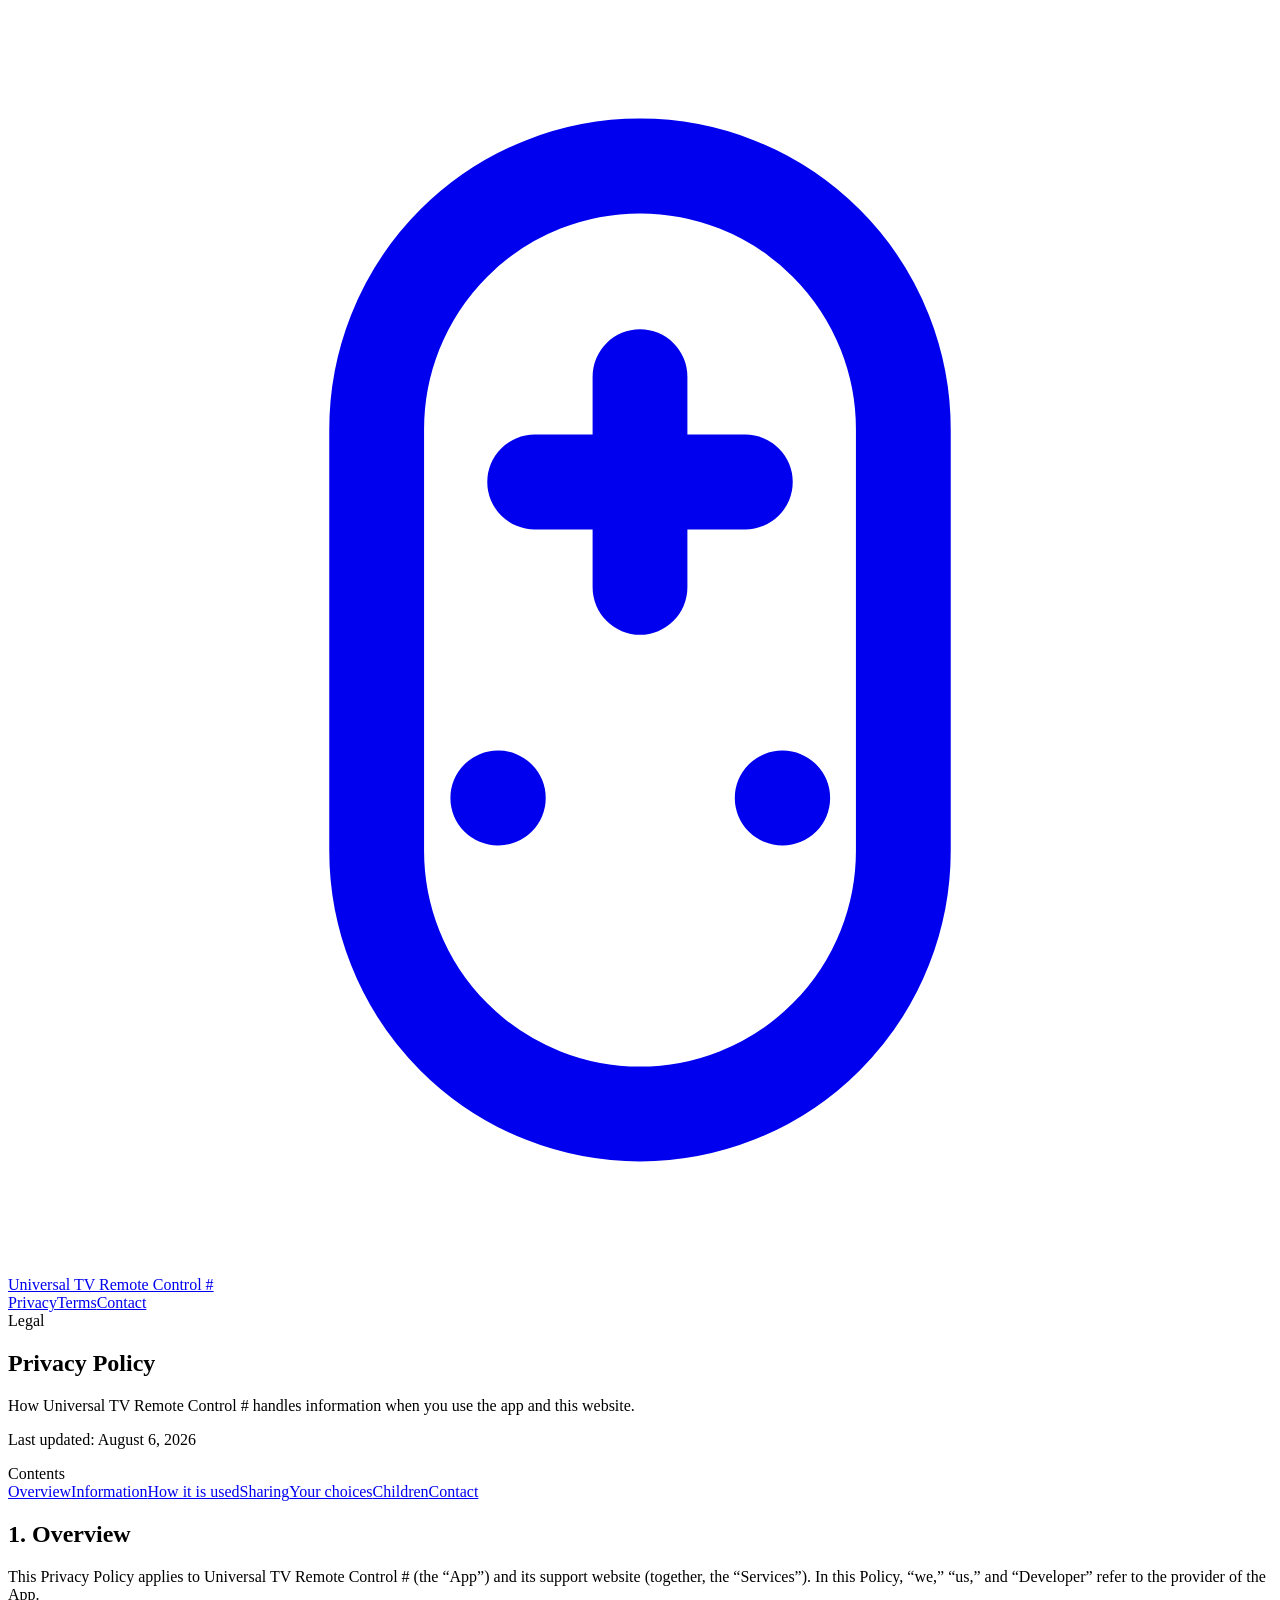
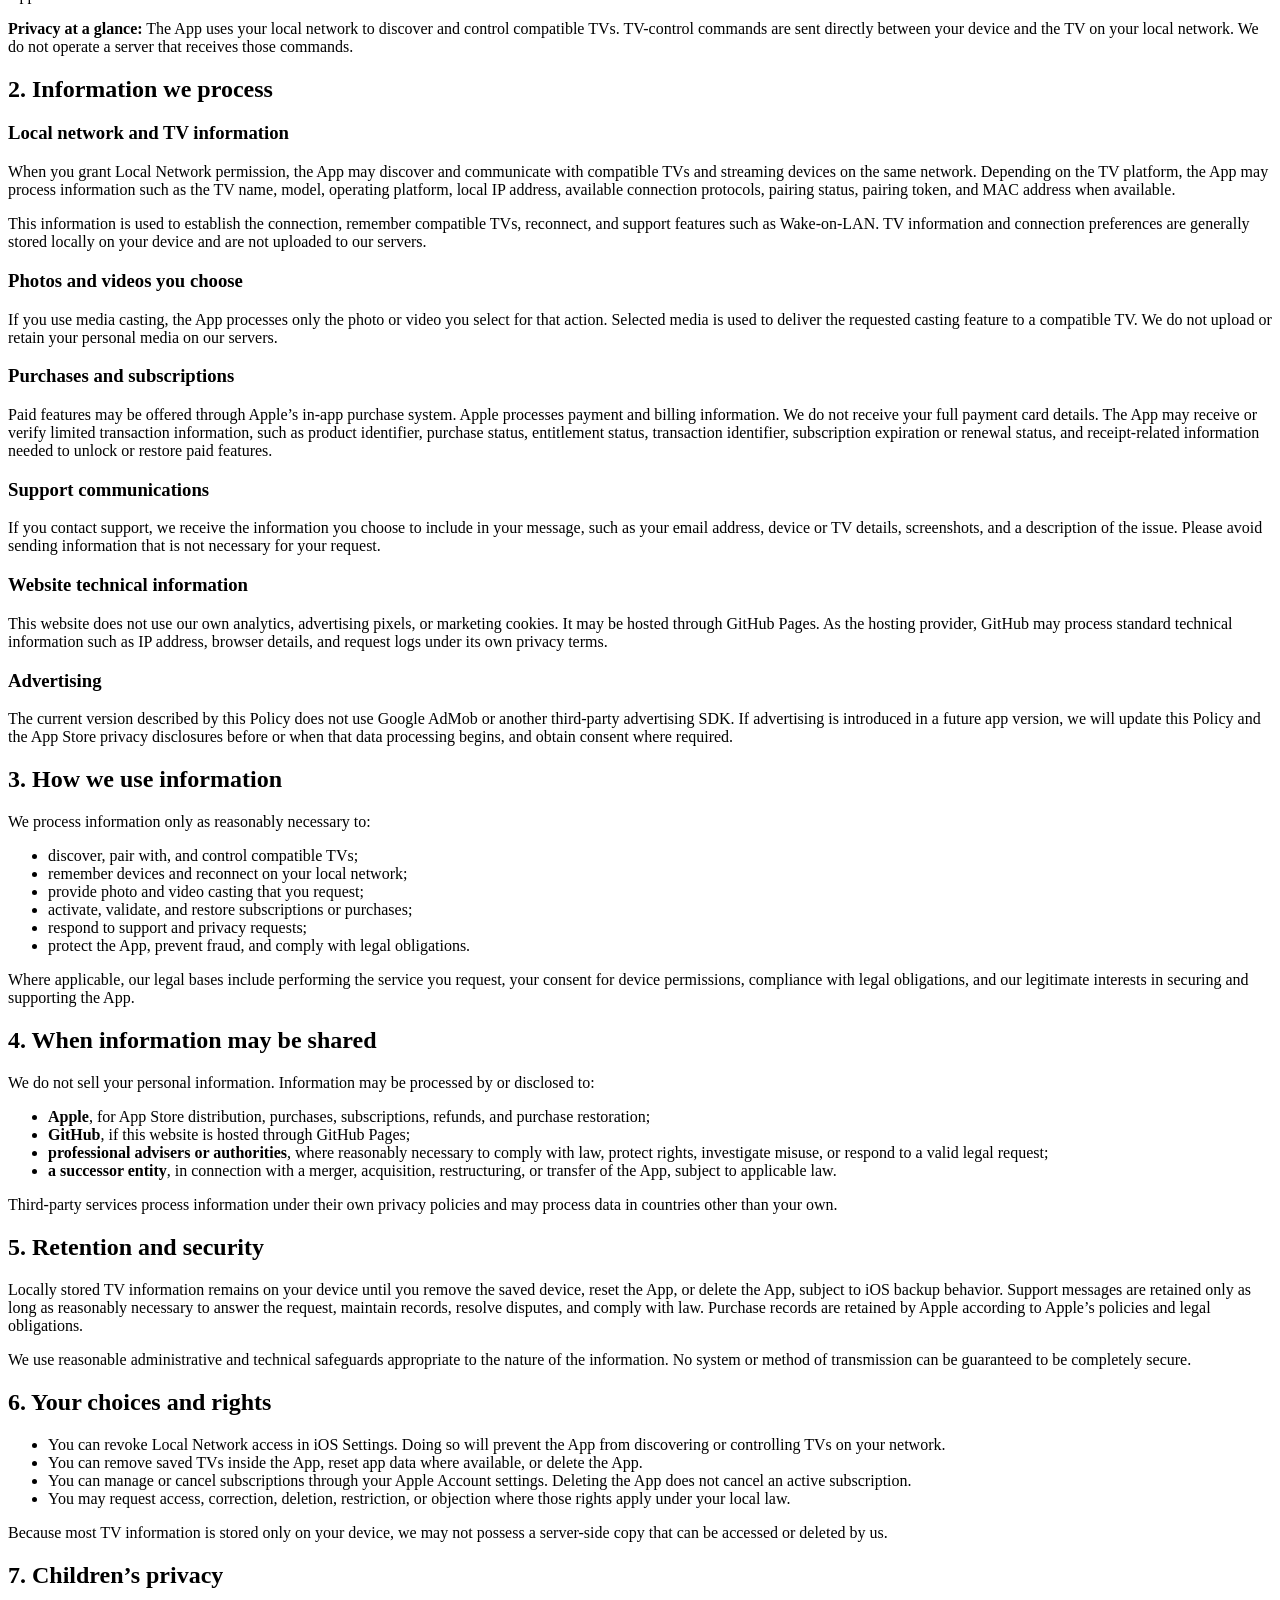
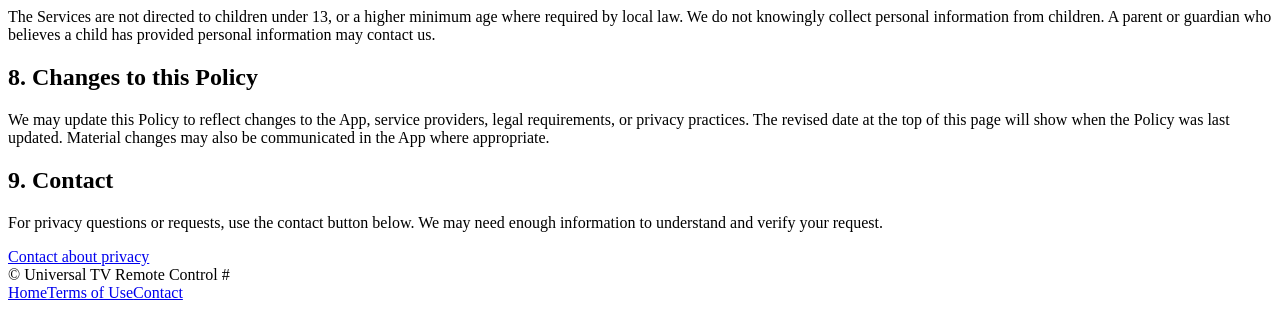
==== privacy.html @ 68025828 "Add files via upload" ====
<!doctype html>
<html lang="en">
<head>
  <meta charset="utf-8">
  <meta name="viewport" content="width=device-width, initial-scale=1">
  <meta name="description" content="Privacy Policy for Universal TV Remote Control #.">
  <meta name="theme-color" content="#1463ff">
  <title>Privacy Policy — Universal TV Remote Control #</title>
  <link rel="icon" href="assets/favicon.svg" type="image/svg+xml">
  <link rel="stylesheet" href="assets/styles.css">
</head>
<body>
  <header class="site-header">
    <div class="wrap nav">
      <a class="brand" href="index.html"><span class="brand-mark" aria-hidden="true"><svg viewBox="0 0 24 24" fill="none"><path d="M12 3a5 5 0 0 0-5 5v8a5 5 0 0 0 10 0V8a5 5 0 0 0-5-5Z" stroke="currentColor" stroke-width="1.8"/><path d="M12 7v4m-2-2h4M9.3 15h.01m5.39 0h.01" stroke="currentColor" stroke-width="1.8" stroke-linecap="round"/></svg></span><span>Universal TV Remote Control #</span></a>
      <nav class="nav-links"><a aria-current="page" href="privacy.html">Privacy</a><a href="terms.html">Terms</a><a class="contact-nav" data-contact data-subject="Privacy Request — Universal TV Remote Control" href="#contact">Contact</a></nav>
    </div>
  </header>

  <main>
    <section class="legal-hero"><div class="wrap"><span class="eyebrow">Legal</span><h1>Privacy Policy</h1><p class="lead">How Universal TV Remote Control # handles information when you use the app and this website.</p><p class="meta">Last updated: August 6, 2026</p></div></section>
    <div class="wrap legal-layout">
      <aside class="toc" aria-label="Table of contents"><div class="toc-title">Contents</div><a href="#overview">Overview</a><a href="#data">Information</a><a href="#use">How it is used</a><a href="#sharing">Sharing</a><a href="#choices">Your choices</a><a href="#children">Children</a><a href="#contact">Contact</a></aside>
      <article class="legal-content"><div class="legal-card">
        <section id="overview">
          <h2>1. Overview</h2>
          <p>This Privacy Policy applies to Universal TV Remote Control # (the “App”) and its support website (together, the “Services”). In this Policy, “we,” “us,” and “Developer” refer to the provider of the App.</p>
          <div class="notice"><strong>Privacy at a glance:</strong> The App uses your local network to discover and control compatible TVs. TV-control commands are sent directly between your device and the TV on your local network. We do not operate a server that receives those commands.</div>
        </section>

        <section id="data">
          <h2>2. Information we process</h2>
          <h3>Local network and TV information</h3>
          <p>When you grant Local Network permission, the App may discover and communicate with compatible TVs and streaming devices on the same network. Depending on the TV platform, the App may process information such as the TV name, model, operating platform, local IP address, available connection protocols, pairing status, pairing token, and MAC address when available.</p>
          <p>This information is used to establish the connection, remember compatible TVs, reconnect, and support features such as Wake-on-LAN. TV information and connection preferences are generally stored locally on your device and are not uploaded to our servers.</p>

          <h3>Photos and videos you choose</h3>
          <p>If you use media casting, the App processes only the photo or video you select for that action. Selected media is used to deliver the requested casting feature to a compatible TV. We do not upload or retain your personal media on our servers.</p>

          <h3>Purchases and subscriptions</h3>
          <p>Paid features may be offered through Apple’s in-app purchase system. Apple processes payment and billing information. We do not receive your full payment card details. The App may receive or verify limited transaction information, such as product identifier, purchase status, entitlement status, transaction identifier, subscription expiration or renewal status, and receipt-related information needed to unlock or restore paid features.</p>

          <h3>Support communications</h3>
          <p>If you contact support, we receive the information you choose to include in your message, such as your email address, device or TV details, screenshots, and a description of the issue. Please avoid sending information that is not necessary for your request.</p>

          <h3>Website technical information</h3>
          <p>This website does not use our own analytics, advertising pixels, or marketing cookies. It may be hosted through GitHub Pages. As the hosting provider, GitHub may process standard technical information such as IP address, browser details, and request logs under its own privacy terms.</p>

          <h3>Advertising</h3>
          <p>The current version described by this Policy does not use Google AdMob or another third-party advertising SDK. If advertising is introduced in a future app version, we will update this Policy and the App Store privacy disclosures before or when that data processing begins, and obtain consent where required.</p>
        </section>

        <section id="use">
          <h2>3. How we use information</h2>
          <p>We process information only as reasonably necessary to:</p>
          <ul><li>discover, pair with, and control compatible TVs;</li><li>remember devices and reconnect on your local network;</li><li>provide photo and video casting that you request;</li><li>activate, validate, and restore subscriptions or purchases;</li><li>respond to support and privacy requests;</li><li>protect the App, prevent fraud, and comply with legal obligations.</li></ul>
          <p>Where applicable, our legal bases include performing the service you request, your consent for device permissions, compliance with legal obligations, and our legitimate interests in securing and supporting the App.</p>
        </section>

        <section id="sharing">
          <h2>4. When information may be shared</h2>
          <p>We do not sell your personal information. Information may be processed by or disclosed to:</p>
          <ul><li><strong>Apple</strong>, for App Store distribution, purchases, subscriptions, refunds, and purchase restoration;</li><li><strong>GitHub</strong>, if this website is hosted through GitHub Pages;</li><li><strong>professional advisers or authorities</strong>, where reasonably necessary to comply with law, protect rights, investigate misuse, or respond to a valid legal request;</li><li><strong>a successor entity</strong>, in connection with a merger, acquisition, restructuring, or transfer of the App, subject to applicable law.</li></ul>
          <p>Third-party services process information under their own privacy policies and may process data in countries other than your own.</p>
        </section>

        <section id="retention">
          <h2>5. Retention and security</h2>
          <p>Locally stored TV information remains on your device until you remove the saved device, reset the App, or delete the App, subject to iOS backup behavior. Support messages are retained only as long as reasonably necessary to answer the request, maintain records, resolve disputes, and comply with law. Purchase records are retained by Apple according to Apple’s policies and legal obligations.</p>
          <p>We use reasonable administrative and technical safeguards appropriate to the nature of the information. No system or method of transmission can be guaranteed to be completely secure.</p>
        </section>

        <section id="choices">
          <h2>6. Your choices and rights</h2>
          <ul><li>You can revoke Local Network access in iOS Settings. Doing so will prevent the App from discovering or controlling TVs on your network.</li><li>You can remove saved TVs inside the App, reset app data where available, or delete the App.</li><li>You can manage or cancel subscriptions through your Apple Account settings. Deleting the App does not cancel an active subscription.</li><li>You may request access, correction, deletion, restriction, or objection where those rights apply under your local law.</li></ul>
          <p>Because most TV information is stored only on your device, we may not possess a server-side copy that can be accessed or deleted by us.</p>
        </section>

        <section id="children">
          <h2>7. Children’s privacy</h2>
          <p>The Services are not directed to children under 13, or a higher minimum age where required by local law. We do not knowingly collect personal information from children. A parent or guardian who believes a child has provided personal information may contact us.</p>
        </section>

        <section id="changes">
          <h2>8. Changes to this Policy</h2>
          <p>We may update this Policy to reflect changes to the App, service providers, legal requirements, or privacy practices. The revised date at the top of this page will show when the Policy was last updated. Material changes may also be communicated in the App where appropriate.</p>
        </section>

        <section id="contact">
          <h2>9. Contact</h2>
          <p>For privacy questions or requests, use the contact button below. We may need enough information to understand and verify your request.</p>
          <div class="actions"><a class="btn btn-primary" data-contact data-subject="Privacy Request — Universal TV Remote Control" href="#contact">Contact about privacy</a></div>
        </section>
      </div></article>
    </div>
  </main>

  <footer><div class="wrap footer-row"><span>© <span data-year></span> Universal TV Remote Control #</span><div class="footer-links"><a href="index.html">Home</a><a href="terms.html">Terms of Use</a><a data-contact href="#contact">Contact</a></div></div></footer>
  <script src="assets/site.js"></script>
</body>
</html>
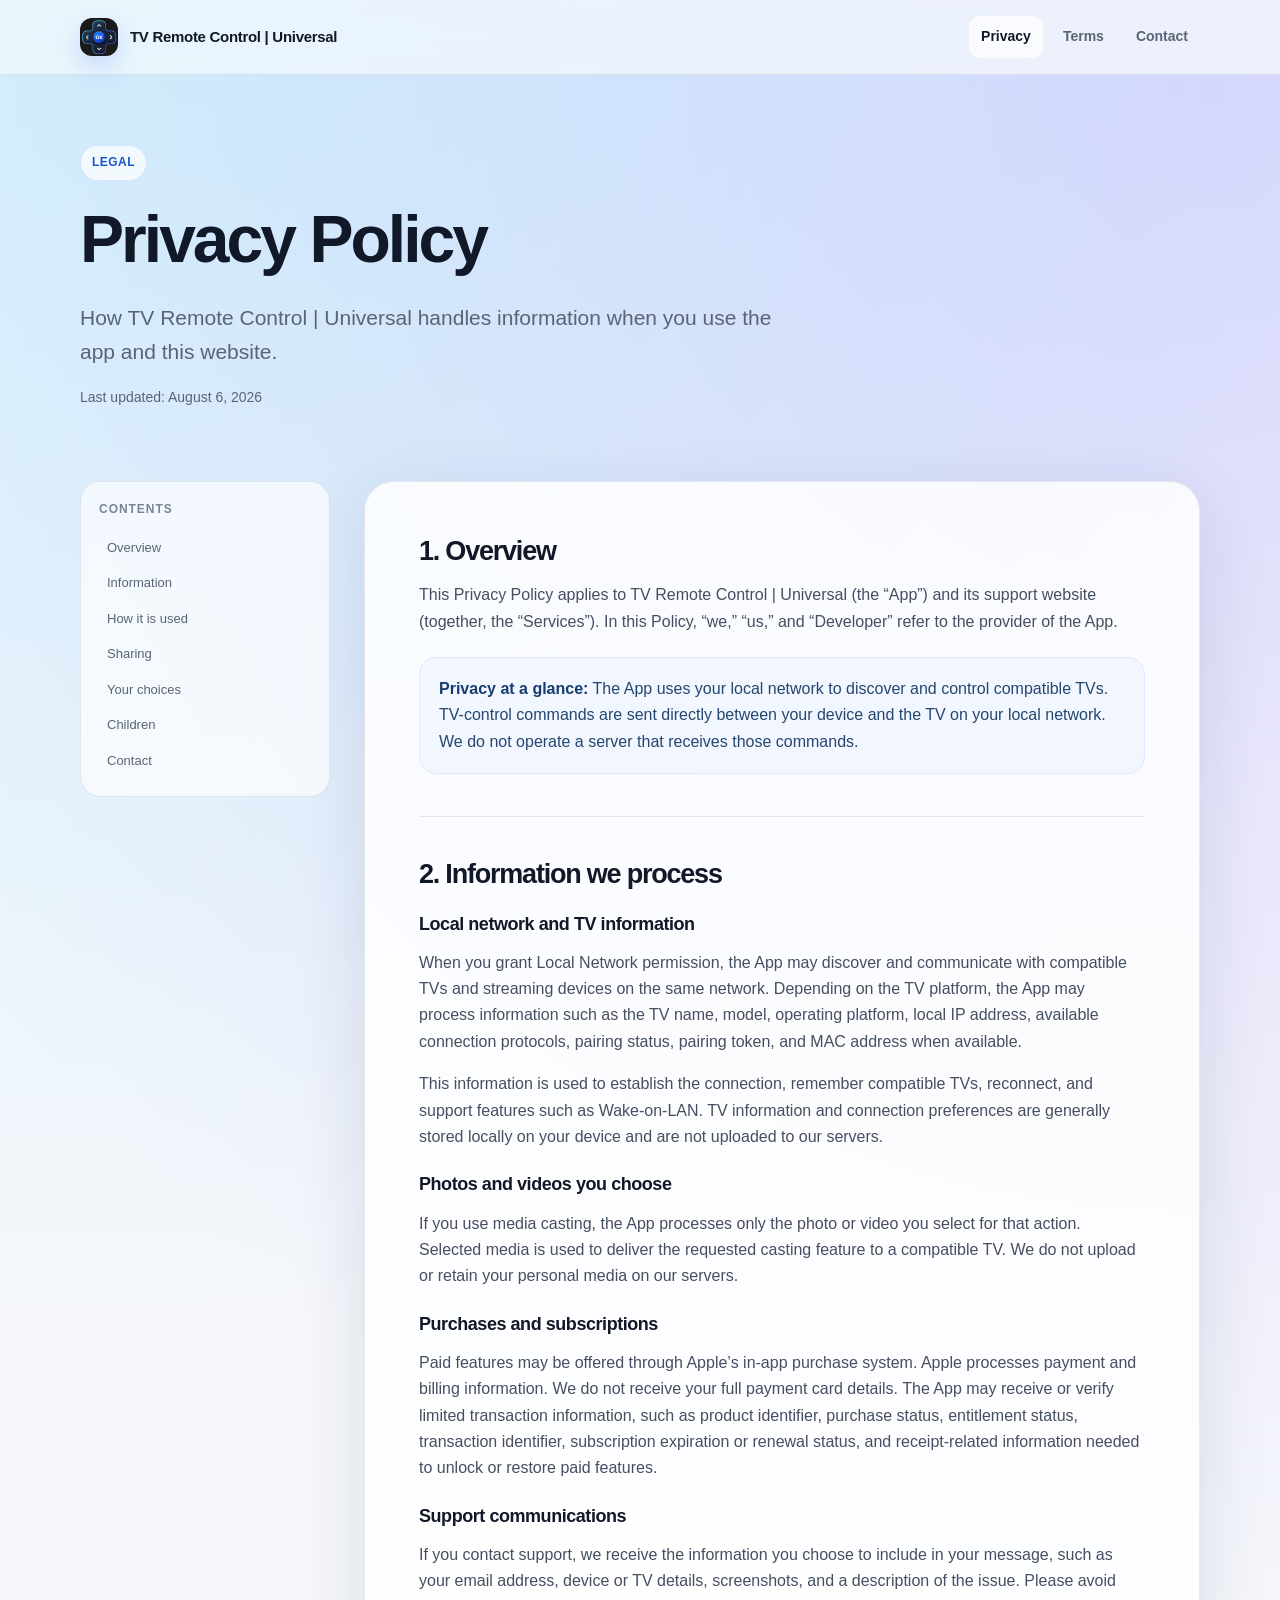
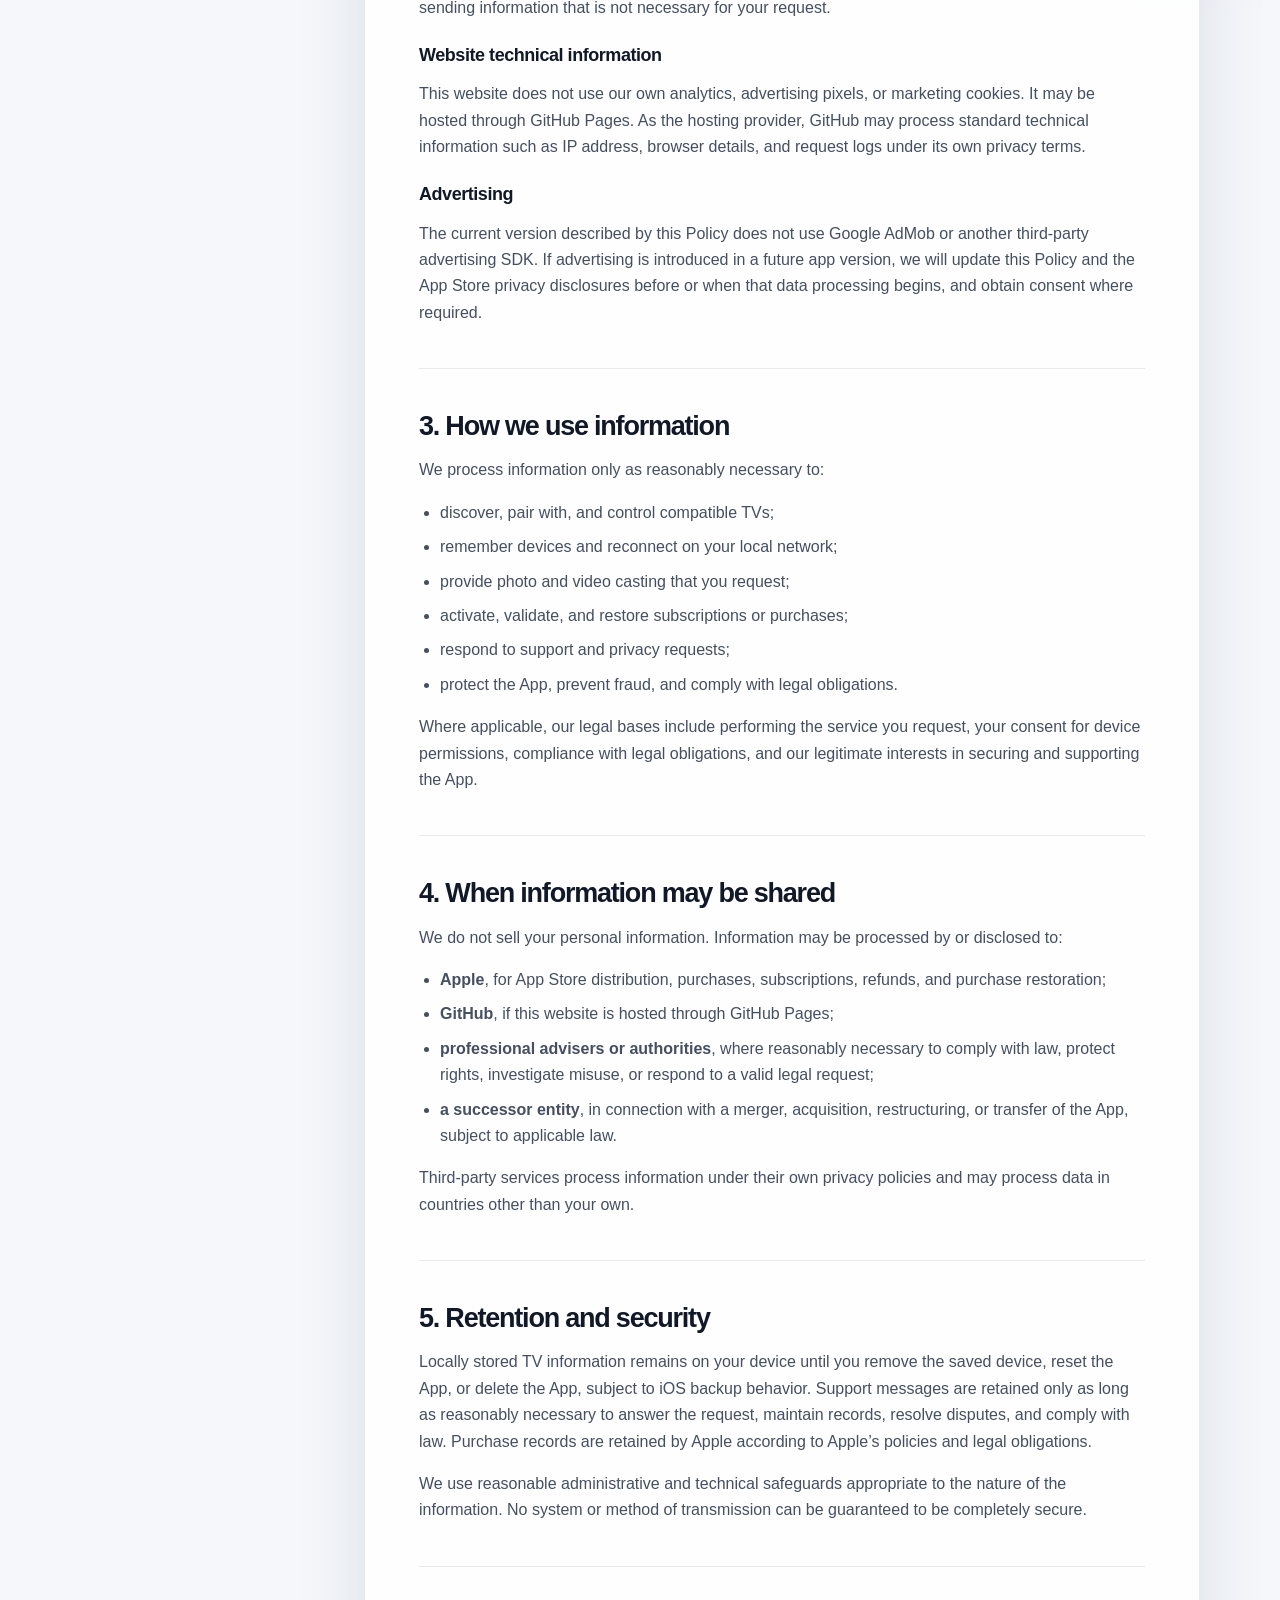
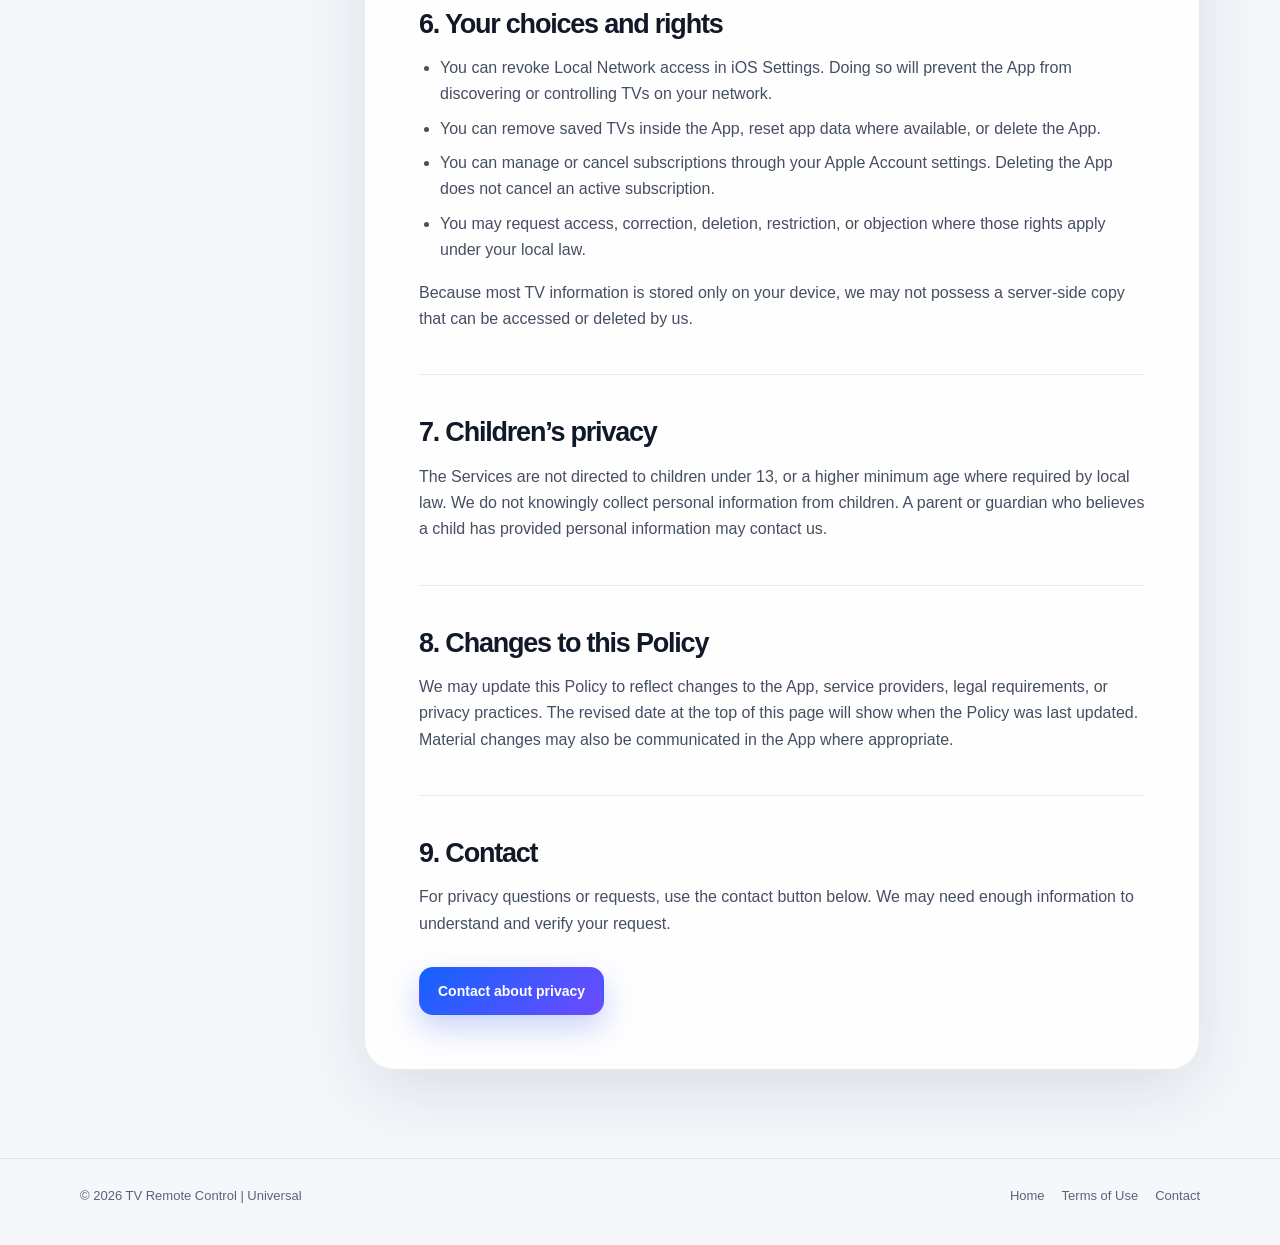
==== commit b63e7847: "Add files via upload" ====
--- a/privacy.html
+++ b/privacy.html
@@ -3,28 +3,28 @@
 <head>
   <meta charset="utf-8">
   <meta name="viewport" content="width=device-width, initial-scale=1">
-  <meta name="description" content="Privacy Policy for Universal TV Remote Control #.">
+  <meta name="description" content="Privacy Policy for TV Remote Control | Universal.">
   <meta name="theme-color" content="#1463ff">
-  <title>Privacy Policy — Universal TV Remote Control #</title>
+  <title>Privacy Policy — TV Remote Control | Universal</title>
   <link rel="icon" href="assets/favicon.svg" type="image/svg+xml">
   <link rel="stylesheet" href="assets/styles.css">
 </head>
 <body>
   <header class="site-header">
     <div class="wrap nav">
-      <a class="brand" href="index.html"><span class="brand-mark" aria-hidden="true"><svg viewBox="0 0 24 24" fill="none"><path d="M12 3a5 5 0 0 0-5 5v8a5 5 0 0 0 10 0V8a5 5 0 0 0-5-5Z" stroke="currentColor" stroke-width="1.8"/><path d="M12 7v4m-2-2h4M9.3 15h.01m5.39 0h.01" stroke="currentColor" stroke-width="1.8" stroke-linecap="round"/></svg></span><span>Universal TV Remote Control #</span></a>
-      <nav class="nav-links"><a aria-current="page" href="privacy.html">Privacy</a><a href="terms.html">Terms</a><a class="contact-nav" data-contact data-subject="Privacy Request — Universal TV Remote Control" href="#contact">Contact</a></nav>
+      <a class="brand" href="index.html"><span class="brand-mark brand-mark-image" aria-hidden="true"><img src="assets/app-icon.jpg" alt=""></span><span>TV Remote Control | Universal</span></a>
+      <nav class="nav-links"><a aria-current="page" href="privacy.html">Privacy</a><a href="terms.html">Terms</a><a class="contact-nav" data-contact data-subject="Privacy Request — TV Remote Control | Universal" href="#contact">Contact</a></nav>
     </div>
   </header>
 
   <main>
-    <section class="legal-hero"><div class="wrap"><span class="eyebrow">Legal</span><h1>Privacy Policy</h1><p class="lead">How Universal TV Remote Control # handles information when you use the app and this website.</p><p class="meta">Last updated: August 6, 2026</p></div></section>
+    <section class="legal-hero"><div class="wrap"><span class="eyebrow">Legal</span><h1>Privacy Policy</h1><p class="lead">How TV Remote Control | Universal handles information when you use the app and this website.</p><p class="meta">Last updated: August 6, 2026</p></div></section>
     <div class="wrap legal-layout">
       <aside class="toc" aria-label="Table of contents"><div class="toc-title">Contents</div><a href="#overview">Overview</a><a href="#data">Information</a><a href="#use">How it is used</a><a href="#sharing">Sharing</a><a href="#choices">Your choices</a><a href="#children">Children</a><a href="#contact">Contact</a></aside>
       <article class="legal-content"><div class="legal-card">
         <section id="overview">
           <h2>1. Overview</h2>
-          <p>This Privacy Policy applies to Universal TV Remote Control # (the “App”) and its support website (together, the “Services”). In this Policy, “we,” “us,” and “Developer” refer to the provider of the App.</p>
+          <p>This Privacy Policy applies to TV Remote Control | Universal (the “App”) and its support website (together, the “Services”). In this Policy, “we,” “us,” and “Developer” refer to the provider of the App.</p>
           <div class="notice"><strong>Privacy at a glance:</strong> The App uses your local network to discover and control compatible TVs. TV-control commands are sent directly between your device and the TV on your local network. We do not operate a server that receives those commands.</div>
         </section>
 
@@ -89,13 +89,13 @@
         <section id="contact">
           <h2>9. Contact</h2>
           <p>For privacy questions or requests, use the contact button below. We may need enough information to understand and verify your request.</p>
-          <div class="actions"><a class="btn btn-primary" data-contact data-subject="Privacy Request — Universal TV Remote Control" href="#contact">Contact about privacy</a></div>
+          <div class="actions"><a class="btn btn-primary" data-contact data-subject="Privacy Request — TV Remote Control | Universal" href="#contact">Contact about privacy</a></div>
         </section>
       </div></article>
     </div>
   </main>
 
-  <footer><div class="wrap footer-row"><span>© <span data-year></span> Universal TV Remote Control #</span><div class="footer-links"><a href="index.html">Home</a><a href="terms.html">Terms of Use</a><a data-contact href="#contact">Contact</a></div></div></footer>
+  <footer><div class="wrap footer-row"><span>© <span data-year></span> TV Remote Control | Universal</span><div class="footer-links"><a href="index.html">Home</a><a href="terms.html">Terms of Use</a><a data-contact href="#contact">Contact</a></div></div></footer>
   <script src="assets/site.js"></script>
 </body>
 </html>
--- a/assets/styles.css
+++ b/assets/styles.css
@@ -0,0 +1,252 @@
+:root {
+  --bg: #f5f7fb;
+  --surface: rgba(255,255,255,.82);
+  --surface-solid: #ffffff;
+  --text: #111827;
+  --muted: #5b6475;
+  --line: rgba(17,24,39,.09);
+  --primary: #1463ff;
+  --primary-2: #6d4aff;
+  --shadow: 0 20px 70px rgba(25, 38, 78, .12);
+  --radius: 26px;
+  --max: 1120px;
+}
+
+* { box-sizing: border-box; }
+html { scroll-behavior: smooth; }
+body {
+  margin: 0;
+  color: var(--text);
+  background:
+    radial-gradient(circle at 8% -5%, rgba(69, 217, 255, .22), transparent 32%),
+    radial-gradient(circle at 95% 2%, rgba(109, 74, 255, .18), transparent 34%),
+    var(--bg);
+  font-family: -apple-system, BlinkMacSystemFont, "SF Pro Display", "SF Pro Text", Inter, Segoe UI, Roboto, Helvetica, Arial, sans-serif;
+  line-height: 1.65;
+  -webkit-font-smoothing: antialiased;
+}
+
+a { color: inherit; }
+button, a { -webkit-tap-highlight-color: transparent; }
+
+.wrap { width: min(calc(100% - 40px), var(--max)); margin: 0 auto; }
+
+.site-header {
+  position: sticky;
+  top: 0;
+  z-index: 50;
+  backdrop-filter: blur(18px) saturate(150%);
+  -webkit-backdrop-filter: blur(18px) saturate(150%);
+  background: rgba(245,247,251,.76);
+  border-bottom: 1px solid var(--line);
+}
+
+.nav {
+  min-height: 74px;
+  display: flex;
+  align-items: center;
+  justify-content: space-between;
+  gap: 24px;
+}
+
+.brand {
+  display: inline-flex;
+  align-items: center;
+  gap: 12px;
+  text-decoration: none;
+  font-size: 15px;
+  font-weight: 760;
+  letter-spacing: -.02em;
+}
+
+.brand-mark {
+  width: 38px;
+  height: 38px;
+  border-radius: 12px;
+  display: grid;
+  place-items: center;
+  color: #fff;
+  background: linear-gradient(145deg, #34c9f5, var(--primary) 55%, var(--primary-2));
+  box-shadow: 0 10px 24px rgba(20,99,255,.25);
+}
+
+.brand-mark svg { width: 22px; height: 22px; }
+.brand-mark-image { padding: 0; overflow: hidden; background: transparent; box-shadow: 0 10px 24px rgba(20,99,255,.18); }
+.brand-mark-image img { width: 100%; height: 100%; display: block; object-fit: cover; }
+
+.nav-links { display: flex; align-items: center; gap: 8px; }
+.nav-links a {
+  text-decoration: none;
+  font-size: 14px;
+  font-weight: 650;
+  color: var(--muted);
+  padding: 9px 12px;
+  border-radius: 11px;
+}
+.nav-links a:hover, .nav-links a[aria-current="page"] { color: var(--text); background: rgba(255,255,255,.72); }
+
+.hero { padding: 92px 0 58px; }
+.hero-grid { display: grid; grid-template-columns: minmax(0, 1.15fr) minmax(300px, .85fr); align-items: center; gap: 70px; }
+.eyebrow {
+  display: inline-flex;
+  align-items: center;
+  gap: 8px;
+  padding: 7px 11px;
+  border: 1px solid rgba(20,99,255,.13);
+  border-radius: 999px;
+  color: #1856c9;
+  background: rgba(255,255,255,.72);
+  font-size: 12px;
+  font-weight: 760;
+  letter-spacing: .04em;
+  text-transform: uppercase;
+}
+.dot { width: 7px; height: 7px; border-radius: 99px; background: #28c76f; box-shadow: 0 0 0 5px rgba(40,199,111,.12); }
+
+h1, h2, h3 { margin: 0; line-height: 1.12; letter-spacing: -.045em; }
+h1 { margin-top: 22px; font-size: clamp(44px, 7vw, 82px); max-width: 850px; }
+h2 { font-size: clamp(30px, 4vw, 48px); }
+h3 { font-size: 21px; letter-spacing: -.025em; }
+.lead { margin: 24px 0 0; max-width: 720px; color: var(--muted); font-size: clamp(18px, 2vw, 21px); }
+
+.actions { margin-top: 30px; display: flex; flex-wrap: wrap; gap: 12px; }
+.btn {
+  min-height: 48px;
+  display: inline-flex;
+  align-items: center;
+  justify-content: center;
+  gap: 9px;
+  padding: 0 18px;
+  border-radius: 14px;
+  text-decoration: none;
+  font-size: 14px;
+  font-weight: 750;
+  border: 1px solid transparent;
+  cursor: pointer;
+  transition: transform .2s ease, box-shadow .2s ease, background .2s ease;
+}
+.btn:hover { transform: translateY(-2px); }
+.btn-primary { color: #fff; background: linear-gradient(135deg, var(--primary), var(--primary-2)); box-shadow: 0 13px 30px rgba(42,85,230,.25); }
+.btn-secondary { background: rgba(255,255,255,.72); border-color: var(--line); box-shadow: 0 10px 30px rgba(28,42,82,.07); }
+.btn svg { width: 17px; height: 17px; }
+
+.app-showcase { min-height: 480px; position: relative; display: grid; place-items: center; }
+.app-card { width: min(100%, 360px); padding: 28px; border-radius: 34px; border: 1px solid rgba(255,255,255,.9); background: linear-gradient(155deg, rgba(255,255,255,.91), rgba(239,245,255,.82)); box-shadow: var(--shadow); text-align: center; position: relative; overflow: hidden; }
+.app-card::before, .app-card::after { content: ""; position: absolute; border-radius: 999px; }
+.app-card::before { width: 210px; height: 210px; right: -90px; top: -60px; background: rgba(86,201,255,.20); }
+.app-card::after { width: 180px; height: 180px; left: -80px; bottom: -85px; background: rgba(108,72,255,.18); }
+.app-icon-large { width: 160px; height: 160px; border-radius: 35px; display: block; margin: 0 auto 18px; object-fit: cover; box-shadow: 0 25px 55px rgba(17,35,79,.28); position: relative; z-index: 1; }
+.app-meta { position: relative; z-index: 1; }
+.app-name { font-size: 21px; font-weight: 800; line-height: 1.18; letter-spacing: -.03em; }
+.app-sub { margin-top: 8px; color: var(--muted); font-size: 15px; }
+.store-link { margin-top: 18px; display: inline-flex; align-items: center; justify-content: center; min-height: 44px; padding: 0 16px; border-radius: 12px; text-decoration: none; font-size: 14px; font-weight: 760; color: #fff; background: linear-gradient(135deg, var(--primary), var(--primary-2)); box-shadow: 0 13px 30px rgba(42,85,230,.2); position: relative; z-index: 1; }
+
+.section { padding: 70px 0; }
+.section-head { max-width: 760px; margin-bottom: 30px; }
+.section-head p { color: var(--muted); margin: 15px 0 0; font-size: 17px; }
+
+.feature-grid { display: grid; grid-template-columns: repeat(3,1fr); gap: 16px; }
+.card {
+  padding: 25px;
+  border-radius: var(--radius);
+  border: 1px solid var(--line);
+  background: var(--surface);
+  box-shadow: 0 16px 50px rgba(30,44,85,.07);
+}
+.icon-box { width: 43px; height: 43px; display: grid; place-items: center; border-radius: 14px; background: linear-gradient(145deg, rgba(52,201,245,.18), rgba(109,74,255,.14)); color: var(--primary); }
+.icon-box svg { width: 22px; height: 22px; }
+.card h3 { margin-top: 22px; }
+.card p { margin: 10px 0 0; color: var(--muted); font-size: 15px; }
+
+.platforms { display: flex; flex-wrap: wrap; gap: 10px; margin-top: 26px; }
+.platform { padding: 11px 14px; border-radius: 999px; background: rgba(255,255,255,.74); border: 1px solid var(--line); font-size: 13px; font-weight: 720; color: #343d50; }
+
+.legal-hero { padding: 70px 0 38px; }
+.legal-hero h1 { font-size: clamp(40px, 7vw, 66px); }
+.meta { margin-top: 16px; color: var(--muted); font-size: 14px; }
+
+.legal-layout { display: grid; grid-template-columns: 250px minmax(0,1fr); gap: 34px; align-items: start; padding: 20px 0 88px; }
+.toc { position: sticky; top: 100px; padding: 18px; border: 1px solid var(--line); border-radius: 20px; background: rgba(255,255,255,.65); }
+.toc-title { font-size: 12px; font-weight: 800; text-transform: uppercase; letter-spacing: .08em; color: #7a8495; margin-bottom: 10px; }
+.toc a { display: block; padding: 7px 8px; color: var(--muted); text-decoration: none; font-size: 13px; border-radius: 9px; }
+.toc a:hover { color: var(--text); background: rgba(255,255,255,.86); }
+
+.legal-content { min-width: 0; }
+.legal-card { padding: clamp(24px, 5vw, 54px); border-radius: 30px; border: 1px solid var(--line); background: rgba(255,255,255,.83); box-shadow: var(--shadow); }
+.legal-card section { scroll-margin-top: 106px; }
+.legal-card section + section { margin-top: 42px; padding-top: 42px; border-top: 1px solid var(--line); }
+.legal-card h2 { font-size: 27px; margin-bottom: 14px; }
+.legal-card h3 { margin-top: 24px; font-size: 18px; }
+.legal-card p, .legal-card li { color: #454f61; }
+.legal-card ul { padding-left: 21px; }
+.legal-card li + li { margin-top: 8px; }
+.notice { margin: 22px 0; padding: 18px 19px; border-radius: 17px; background: #f1f6ff; border: 1px solid #dce9ff; color: #25476f; }
+.notice strong { color: #173d70; }
+.inline-link { color: #185bd8; font-weight: 650; text-underline-offset: 3px; }
+
+.contact-band { padding: 64px 0 80px; }
+.contact-box { display: flex; align-items: center; justify-content: space-between; gap: 30px; padding: 34px; border-radius: 28px; color: #fff; background: linear-gradient(135deg,#1463ff,#6846e8); box-shadow: 0 28px 70px rgba(42,76,209,.28); }
+.contact-box p { margin: 8px 0 0; opacity: .8; }
+.contact-box .btn { color: #17213a; background: #fff; }
+
+footer { border-top: 1px solid var(--line); padding: 26px 0 38px; color: var(--muted); font-size: 13px; }
+.footer-row { display: flex; align-items: center; justify-content: space-between; gap: 20px; }
+.footer-links { display: flex; gap: 17px; flex-wrap: wrap; }
+.footer-links a { text-decoration: none; }
+.footer-links a:hover { color: var(--text); }
+
+.mobile-menu { display: none; }
+
+@media (max-width: 900px) {
+  .hero { padding-top: 65px; }
+  .hero-grid { grid-template-columns: 1fr; gap: 42px; }
+  .app-showcase { min-height: 420px; }
+  .feature-grid { grid-template-columns: 1fr 1fr; }
+  .legal-layout { grid-template-columns: 1fr; }
+  .toc { position: static; display: flex; gap: 4px; overflow-x: auto; white-space: nowrap; }
+  .toc-title { display: none; }
+  .toc a { flex: 0 0 auto; }
+}
+
+@media (max-width: 640px) {
+  .wrap { width: min(calc(100% - 24px), var(--max)); }
+  .nav { min-height: 66px; }
+  .brand span:last-child { display: none; }
+  .nav-links a:not(.contact-nav) { display: none; }
+  h1 { font-size: 44px; }
+  .hero { padding-top: 50px; }
+  .lead { font-size: 17px; }
+  .feature-grid { grid-template-columns: 1fr; }
+  .app-showcase { min-height: 360px; }
+  .app-card { width: 100%; border-radius: 28px; padding: 24px; }
+  .app-icon-large { width: 132px; height: 132px; border-radius: 30px; }
+  .legal-hero { padding-top: 48px; }
+  .legal-card { border-radius: 24px; }
+  .contact-box, .footer-row { align-items: flex-start; flex-direction: column; }
+  .contact-box .btn { width: 100%; }
+}
+
+@media (prefers-color-scheme: dark) {
+  :root {
+    --bg: #0b1020;
+    --surface: rgba(17,24,42,.78);
+    --surface-solid: #11182a;
+    --text: #f3f6fb;
+    --muted: #a4aec0;
+    --line: rgba(255,255,255,.09);
+    --shadow: 0 24px 75px rgba(0,0,0,.34);
+  }
+  body { background: radial-gradient(circle at 5% -5%,rgba(0,162,255,.16),transparent 30%), radial-gradient(circle at 95% 0,rgba(99,72,255,.15),transparent 32%),var(--bg); }
+  .site-header { background: rgba(11,16,32,.73); }
+  .nav-links a:hover, .nav-links a[aria-current="page"] { background: rgba(255,255,255,.06); }
+  .eyebrow { color: #8bc1ff; background: rgba(255,255,255,.05); border-color: rgba(110,171,255,.2); }
+  .btn-secondary, .platform, .toc { background: rgba(255,255,255,.05); }
+  .app-card { background: linear-gradient(155deg, rgba(27,36,59,.93), rgba(11,17,34,.9)); border-color: rgba(255,255,255,.08); }
+  .app-sub { color: #a4aec0; }
+  .card, .legal-card { background: rgba(17,24,42,.82); }
+  .card p, .legal-card p, .legal-card li { color: #b2bbca; }
+  .platform { color: #d7ddeb; }
+  .notice { background: rgba(20,99,255,.13); border-color: rgba(82,143,255,.22); color: #bad4ff; }
+  .notice strong { color: #e7f0ff; }
+  .toc a:hover { background: rgba(255,255,255,.05); }
+}
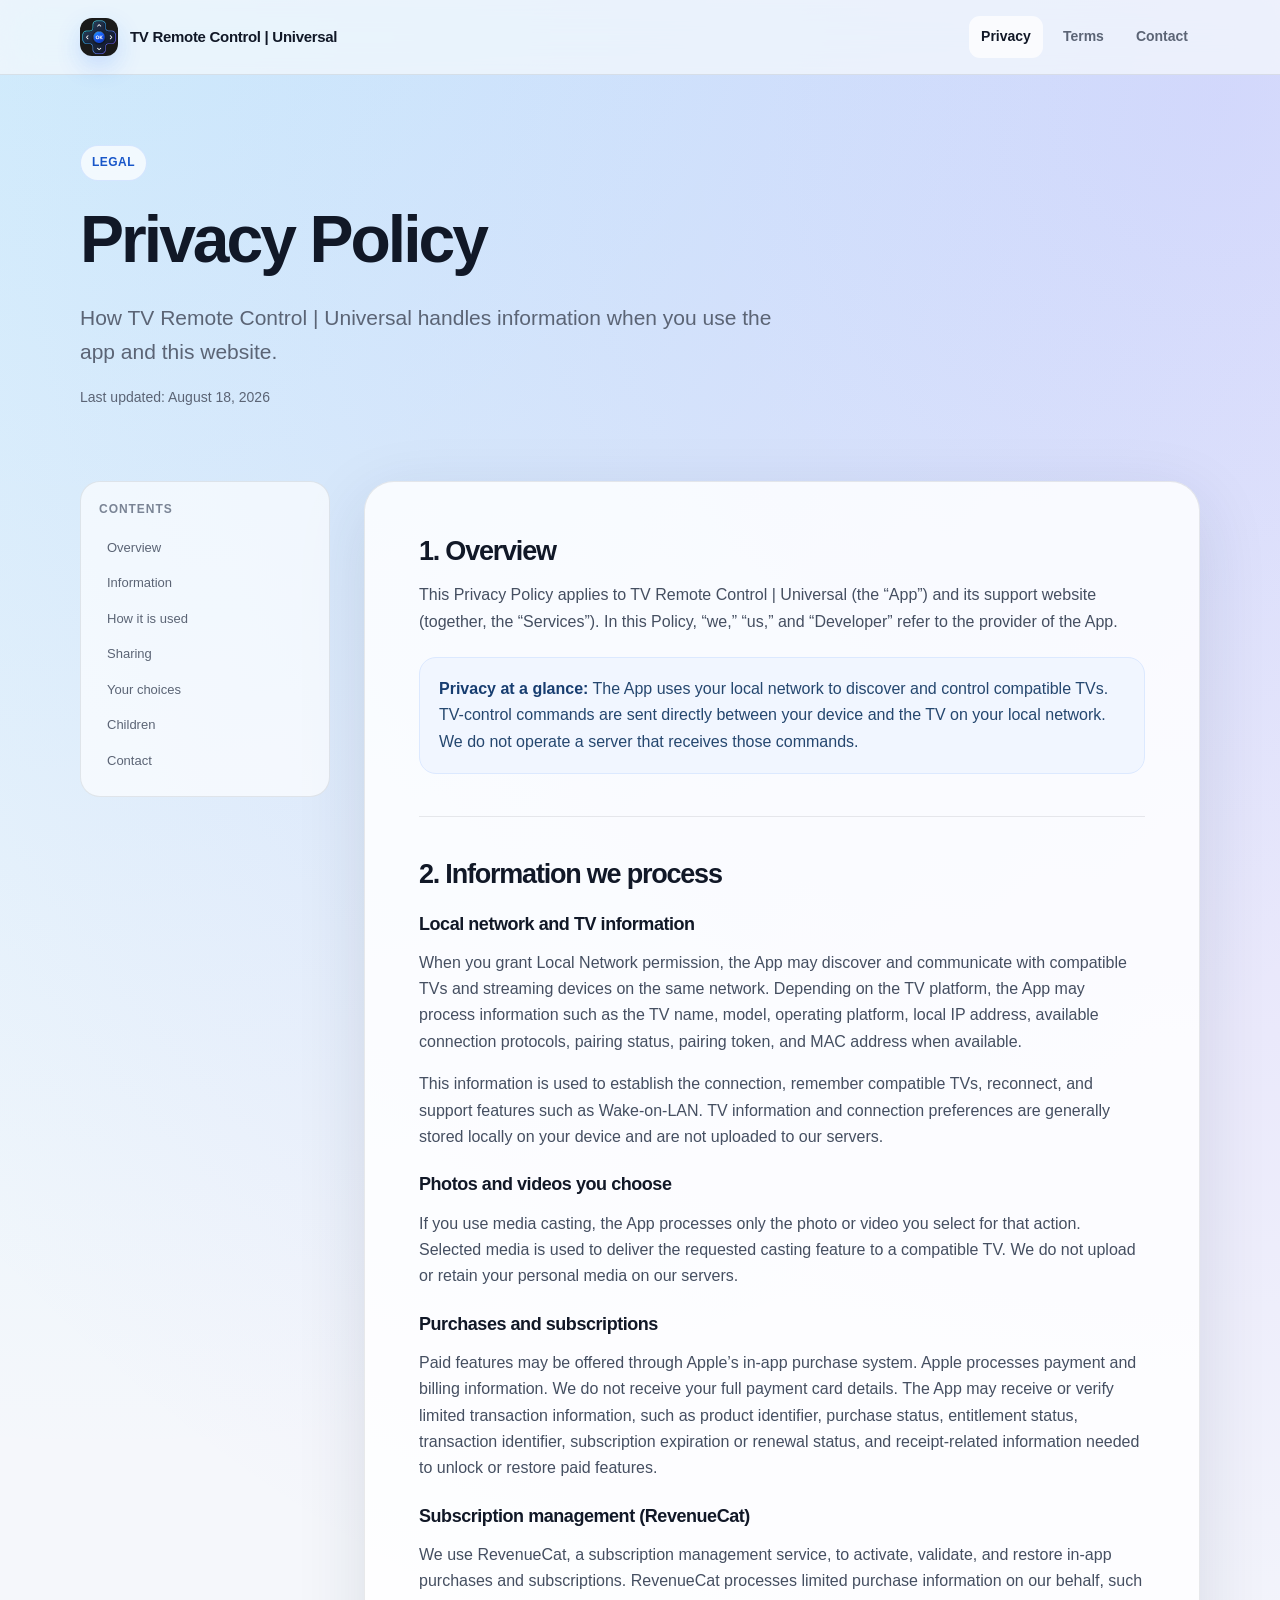
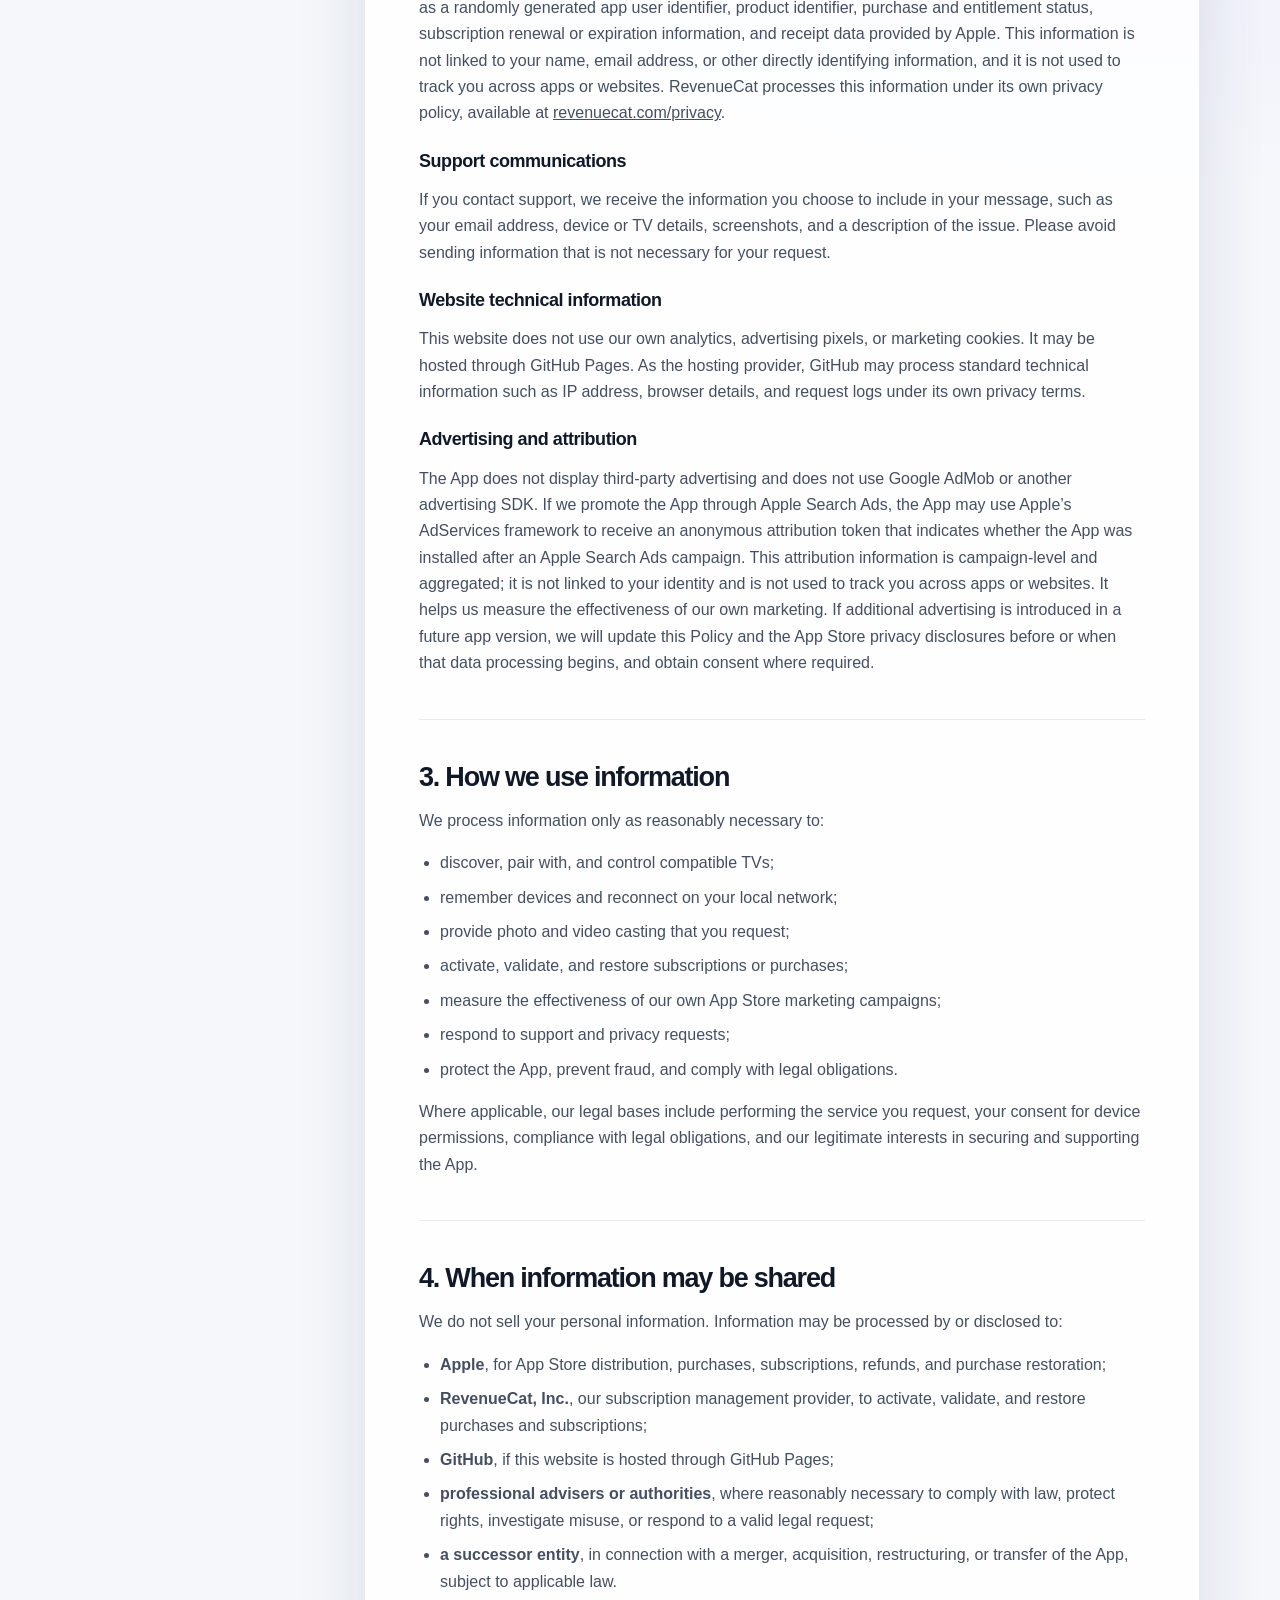
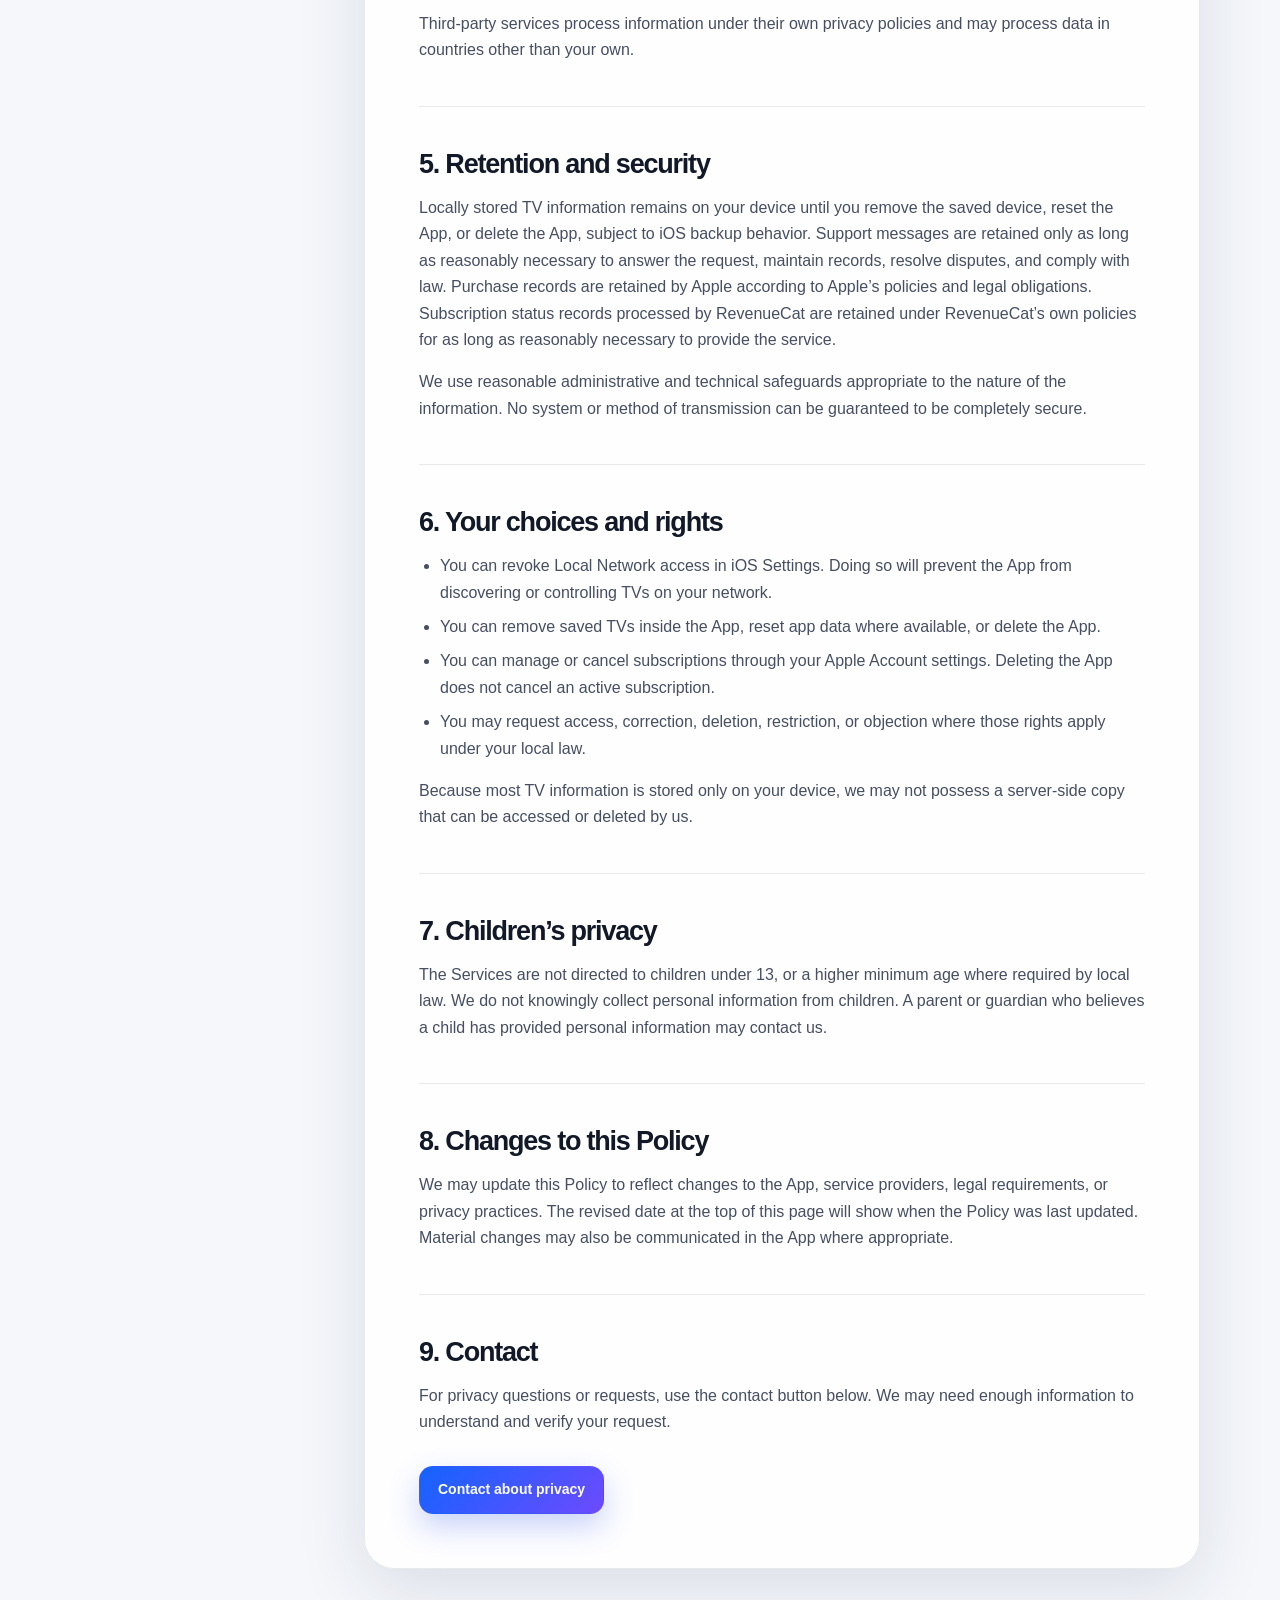
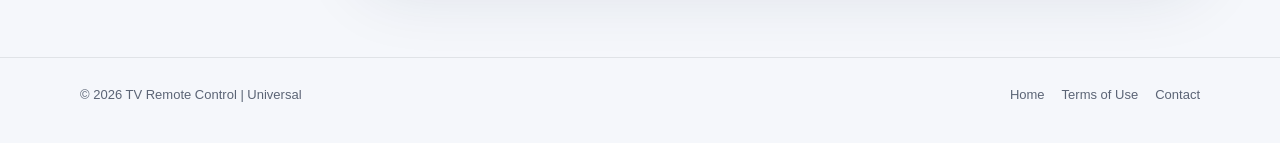
==== commit e10b02fd: "Update privacy.html" ====
--- a/privacy.html
+++ b/privacy.html
@@ -18,7 +18,7 @@
   </header>
 
   <main>
-    <section class="legal-hero"><div class="wrap"><span class="eyebrow">Legal</span><h1>Privacy Policy</h1><p class="lead">How TV Remote Control | Universal handles information when you use the app and this website.</p><p class="meta">Last updated: August 6, 2026</p></div></section>
+    <section class="legal-hero"><div class="wrap"><span class="eyebrow">Legal</span><h1>Privacy Policy</h1><p class="lead">How TV Remote Control | Universal handles information when you use the app and this website.</p><p class="meta">Last updated: August 18, 2026</p></div></section>
     <div class="wrap legal-layout">
       <aside class="toc" aria-label="Table of contents"><div class="toc-title">Contents</div><a href="#overview">Overview</a><a href="#data">Information</a><a href="#use">How it is used</a><a href="#sharing">Sharing</a><a href="#choices">Your choices</a><a href="#children">Children</a><a href="#contact">Contact</a></aside>
       <article class="legal-content"><div class="legal-card">
@@ -40,33 +40,36 @@
           <h3>Purchases and subscriptions</h3>
           <p>Paid features may be offered through Apple’s in-app purchase system. Apple processes payment and billing information. We do not receive your full payment card details. The App may receive or verify limited transaction information, such as product identifier, purchase status, entitlement status, transaction identifier, subscription expiration or renewal status, and receipt-related information needed to unlock or restore paid features.</p>
 
+          <h3>Subscription management (RevenueCat)</h3>
+          <p>We use RevenueCat, a subscription management service, to activate, validate, and restore in-app purchases and subscriptions. RevenueCat processes limited purchase information on our behalf, such as a randomly generated app user identifier, product identifier, purchase and entitlement status, subscription renewal or expiration information, and receipt data provided by Apple. This information is not linked to your name, email address, or other directly identifying information, and it is not used to track you across apps or websites. RevenueCat processes this information under its own privacy policy, available at <a href="https://www.revenuecat.com/privacy" rel="noopener" target="_blank">revenuecat.com/privacy</a>.</p>
+
           <h3>Support communications</h3>
           <p>If you contact support, we receive the information you choose to include in your message, such as your email address, device or TV details, screenshots, and a description of the issue. Please avoid sending information that is not necessary for your request.</p>
 
           <h3>Website technical information</h3>
           <p>This website does not use our own analytics, advertising pixels, or marketing cookies. It may be hosted through GitHub Pages. As the hosting provider, GitHub may process standard technical information such as IP address, browser details, and request logs under its own privacy terms.</p>
 
-          <h3>Advertising</h3>
-          <p>The current version described by this Policy does not use Google AdMob or another third-party advertising SDK. If advertising is introduced in a future app version, we will update this Policy and the App Store privacy disclosures before or when that data processing begins, and obtain consent where required.</p>
+          <h3>Advertising and attribution</h3>
+          <p>The App does not display third-party advertising and does not use Google AdMob or another advertising SDK. If we promote the App through Apple Search Ads, the App may use Apple’s AdServices framework to receive an anonymous attribution token that indicates whether the App was installed after an Apple Search Ads campaign. This attribution information is campaign-level and aggregated; it is not linked to your identity and is not used to track you across apps or websites. It helps us measure the effectiveness of our own marketing. If additional advertising is introduced in a future app version, we will update this Policy and the App Store privacy disclosures before or when that data processing begins, and obtain consent where required.</p>
         </section>
 
         <section id="use">
           <h2>3. How we use information</h2>
           <p>We process information only as reasonably necessary to:</p>
-          <ul><li>discover, pair with, and control compatible TVs;</li><li>remember devices and reconnect on your local network;</li><li>provide photo and video casting that you request;</li><li>activate, validate, and restore subscriptions or purchases;</li><li>respond to support and privacy requests;</li><li>protect the App, prevent fraud, and comply with legal obligations.</li></ul>
+          <ul><li>discover, pair with, and control compatible TVs;</li><li>remember devices and reconnect on your local network;</li><li>provide photo and video casting that you request;</li><li>activate, validate, and restore subscriptions or purchases;</li><li>measure the effectiveness of our own App Store marketing campaigns;</li><li>respond to support and privacy requests;</li><li>protect the App, prevent fraud, and comply with legal obligations.</li></ul>
           <p>Where applicable, our legal bases include performing the service you request, your consent for device permissions, compliance with legal obligations, and our legitimate interests in securing and supporting the App.</p>
         </section>
 
         <section id="sharing">
           <h2>4. When information may be shared</h2>
           <p>We do not sell your personal information. Information may be processed by or disclosed to:</p>
-          <ul><li><strong>Apple</strong>, for App Store distribution, purchases, subscriptions, refunds, and purchase restoration;</li><li><strong>GitHub</strong>, if this website is hosted through GitHub Pages;</li><li><strong>professional advisers or authorities</strong>, where reasonably necessary to comply with law, protect rights, investigate misuse, or respond to a valid legal request;</li><li><strong>a successor entity</strong>, in connection with a merger, acquisition, restructuring, or transfer of the App, subject to applicable law.</li></ul>
+          <ul><li><strong>Apple</strong>, for App Store distribution, purchases, subscriptions, refunds, and purchase restoration;</li><li><strong>RevenueCat, Inc.</strong>, our subscription management provider, to activate, validate, and restore purchases and subscriptions;</li><li><strong>GitHub</strong>, if this website is hosted through GitHub Pages;</li><li><strong>professional advisers or authorities</strong>, where reasonably necessary to comply with law, protect rights, investigate misuse, or respond to a valid legal request;</li><li><strong>a successor entity</strong>, in connection with a merger, acquisition, restructuring, or transfer of the App, subject to applicable law.</li></ul>
           <p>Third-party services process information under their own privacy policies and may process data in countries other than your own.</p>
         </section>
 
         <section id="retention">
           <h2>5. Retention and security</h2>
-          <p>Locally stored TV information remains on your device until you remove the saved device, reset the App, or delete the App, subject to iOS backup behavior. Support messages are retained only as long as reasonably necessary to answer the request, maintain records, resolve disputes, and comply with law. Purchase records are retained by Apple according to Apple’s policies and legal obligations.</p>
+          <p>Locally stored TV information remains on your device until you remove the saved device, reset the App, or delete the App, subject to iOS backup behavior. Support messages are retained only as long as reasonably necessary to answer the request, maintain records, resolve disputes, and comply with law. Purchase records are retained by Apple according to Apple’s policies and legal obligations. Subscription status records processed by RevenueCat are retained under RevenueCat’s own policies for as long as reasonably necessary to provide the service.</p>
           <p>We use reasonable administrative and technical safeguards appropriate to the nature of the information. No system or method of transmission can be guaranteed to be completely secure.</p>
         </section>
 
